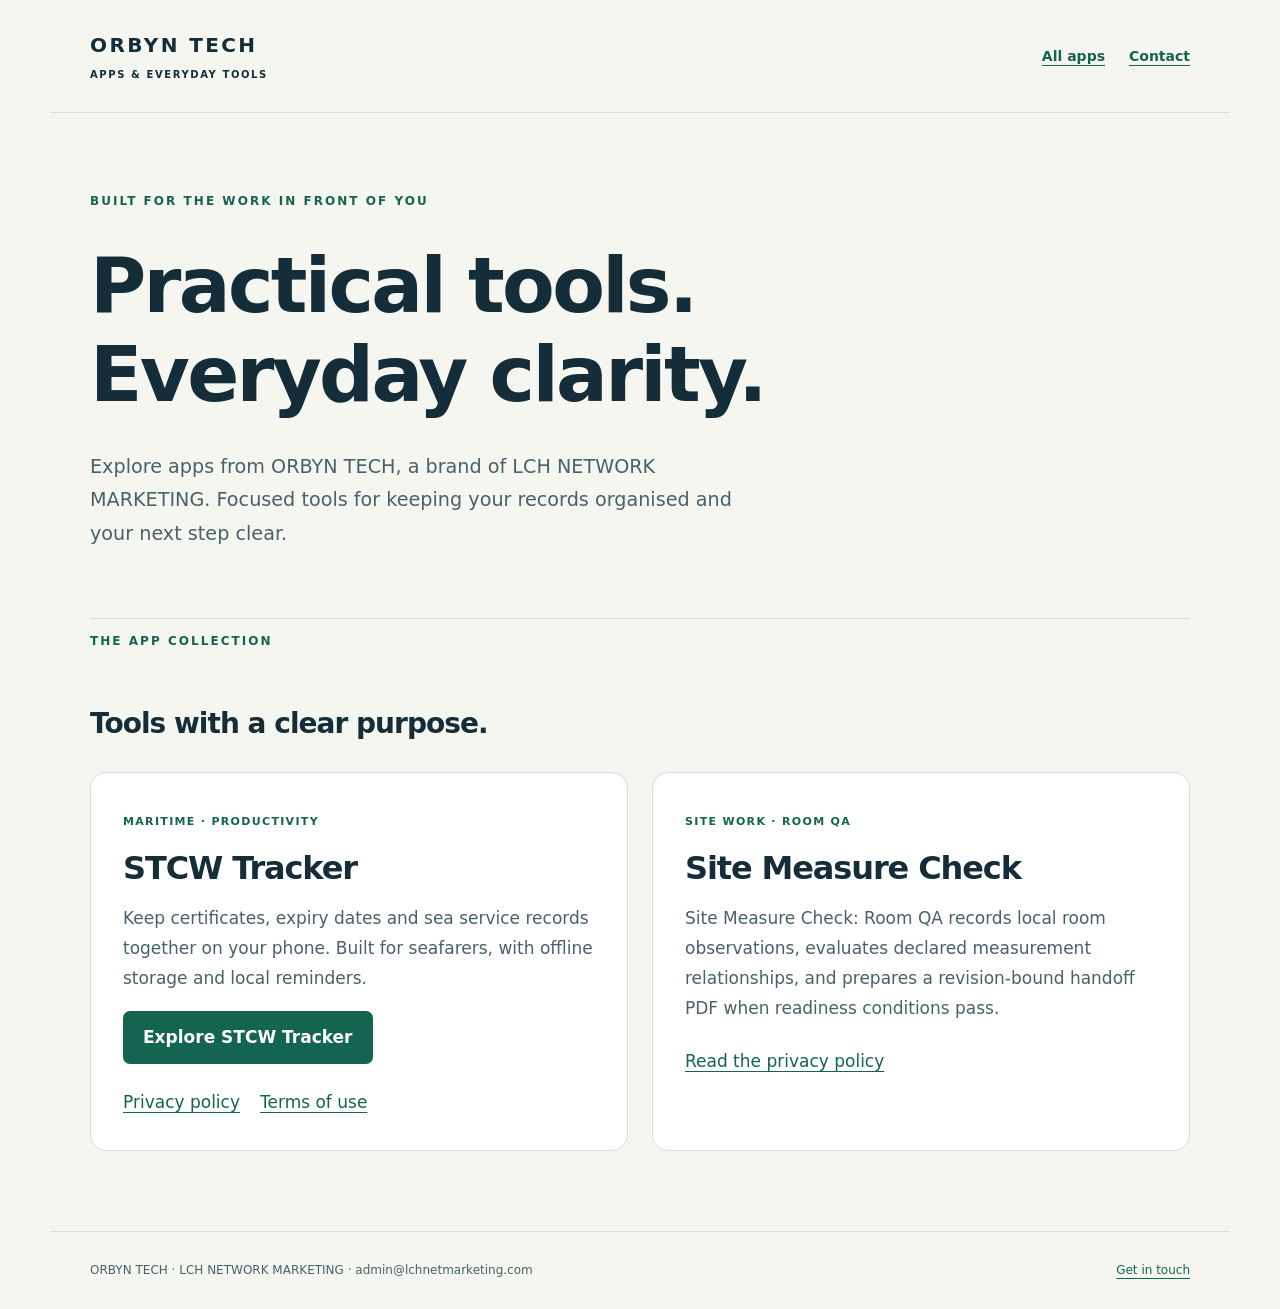
==== index.html @ 0ded22f8 "Publish ORBYN TECH app pages and reviewed policies" ====
<!doctype html>
<html lang="en">
<head>
<meta charset="utf-8">
<meta name="viewport" content="width=device-width, initial-scale=1">
<title>Apps | ORBYN TECH</title>
<meta name="description" content="Practical apps from ORBYN TECH: STCW Tracker for seafarer certificates and Site Measure Check: Room QA for local room observations.">
<link rel="canonical" href="https://apps.lchnetmarketing.com/">
<link rel="stylesheet" href="/assets/site.css">

</head>
<body>
<a class="skip" href="#main">Skip to content</a>
<header class="site-header"><a class="brand" href="/">ORBYN TECH<span>APPS &amp; EVERYDAY TOOLS</span></a><nav aria-label="Main navigation"><a href="/">All apps</a><a href="mailto:admin@lchnetmarketing.com">Contact</a></nav></header>
<main id="main" class="content">
<section class="hero"><p class="eyebrow">Built for the work in front of you</p><h1>Practical tools.<br>Everyday clarity.</h1><p class="lede">Explore apps from ORBYN TECH, a brand of LCH NETWORK MARKETING. Focused tools for keeping your records organised and your next step clear.</p></section>
<section aria-labelledby="apps"><p class="eyebrow">The app collection</p><h2 id="apps">Tools with a clear purpose.</h2><div class="cards">
<article class="card"><span class="badge">Maritime · Productivity</span><h2>STCW Tracker</h2><p>Keep certificates, expiry dates and sea service records together on your phone. Built for seafarers, with offline storage and local reminders.</p><a class="button" href="/stcw-tracker/">Explore STCW Tracker</a><div class="links"><a href="/stcw-tracker/privacy/">Privacy policy</a><a href="/stcw-tracker/terms/">Terms of use</a></div></article>
<article class="card"><span class="badge">Site work · Room QA</span><h2>Site Measure Check</h2><p>Site Measure Check: Room QA records local room observations, evaluates declared measurement relationships, and prepares a revision-bound handoff PDF when readiness conditions pass.</p><div class="links"><a href="/site-measure-check/privacy/">Read the privacy policy</a></div></article>
</div></section>
</main>
<footer><p>ORBYN TECH · LCH NETWORK MARKETING · admin@lchnetmarketing.com</p><a href="mailto:admin@lchnetmarketing.com">Get in touch</a></footer>
</body>
</html>
---- assets/site.css ----
:root{color-scheme:light;--ink:#142d38;--muted:#49616a;--accent:#146452;--paper:#f5f6f0;--line:#d5dfd8}*{box-sizing:border-box}body{margin:0;background:var(--paper);color:var(--ink);font:17px/1.75 system-ui,-apple-system,"Segoe UI",sans-serif}a{color:var(--accent);text-underline-offset:4px}a:hover{text-decoration-thickness:2px}a:focus-visible{outline:3px solid var(--accent);outline-offset:5px}h1,h2,h3{line-height:1.15;letter-spacing:-.035em}h1{font-size:clamp(2.5rem,6vw,4.8rem);max-width:850px;margin:.4em 0}h2{font-size:1.75rem;margin-top:2em}p{margin:1em 0}.site-header,footer{max-width:1180px;margin:auto;padding:28px 40px;display:flex;align-items:center;justify-content:space-between;gap:24px}.site-header{border-bottom:1px solid var(--line)}.brand{font-weight:800;text-decoration:none;letter-spacing:.12em;color:var(--ink);font-size:20px}.brand span{display:block;font-size:10px;letter-spacing:.16em;margin-top:3px}nav{display:flex;gap:24px}nav a{font-size:14px;font-weight:600}.content{max-width:1180px;margin:auto;padding:56px 40px 80px}.eyebrow{text-transform:uppercase;font-size:12px;letter-spacing:.17em;font-weight:750;color:var(--accent)}.lede{font-size:1.2rem;color:var(--muted);max-width:680px}.hero{padding:10px 0 48px;border-bottom:1px solid var(--line)}.cards{display:grid;grid-template-columns:repeat(2,minmax(0,1fr));gap:24px;margin-top:32px}.card{background:#fff;border:1px solid var(--line);border-radius:16px;padding:32px}.card h2{margin:.5em 0;font-size:2rem}.card p{color:var(--muted)}.badge{font-size:11px;letter-spacing:.12em;text-transform:uppercase;color:var(--accent);font-weight:700}.button{display:inline-block;padding:12px 20px;background:var(--accent);color:#fff;border-radius:7px;text-decoration:none;font-weight:650}.links{display:flex;flex-wrap:wrap;gap:20px;margin-top:24px}.note{border-left:3px solid var(--accent);padding:8px 20px;background:#eaf0e9}.policy{max-width:850px;padding:50px 40px 80px;margin:auto}.policy h1{font-size:clamp(2rem,5vw,3.25rem)}.policy h2{font-size:1.4rem;letter-spacing:-.02em}.policy li{margin:.7em 0}.policy article{overflow-wrap:anywhere}.back{font-size:14px}footer{border-top:1px solid var(--line);font-size:12px;color:var(--muted);align-items:flex-start}footer p{margin:0}.skip{position:absolute;left:12px;top:-100px;padding:10px;background:#fff;z-index:2}.skip:focus{top:12px}@media(max-width:650px){.site-header,footer{padding:24px;flex-direction:column;align-items:flex-start;gap:12px}.content,.policy{padding:32px 24px 52px}.cards{grid-template-columns:1fr}.card{padding:24px}nav{gap:22px}.hero{padding-bottom:32px}h1{font-size:2.6rem}footer p{overflow-wrap:anywhere}}
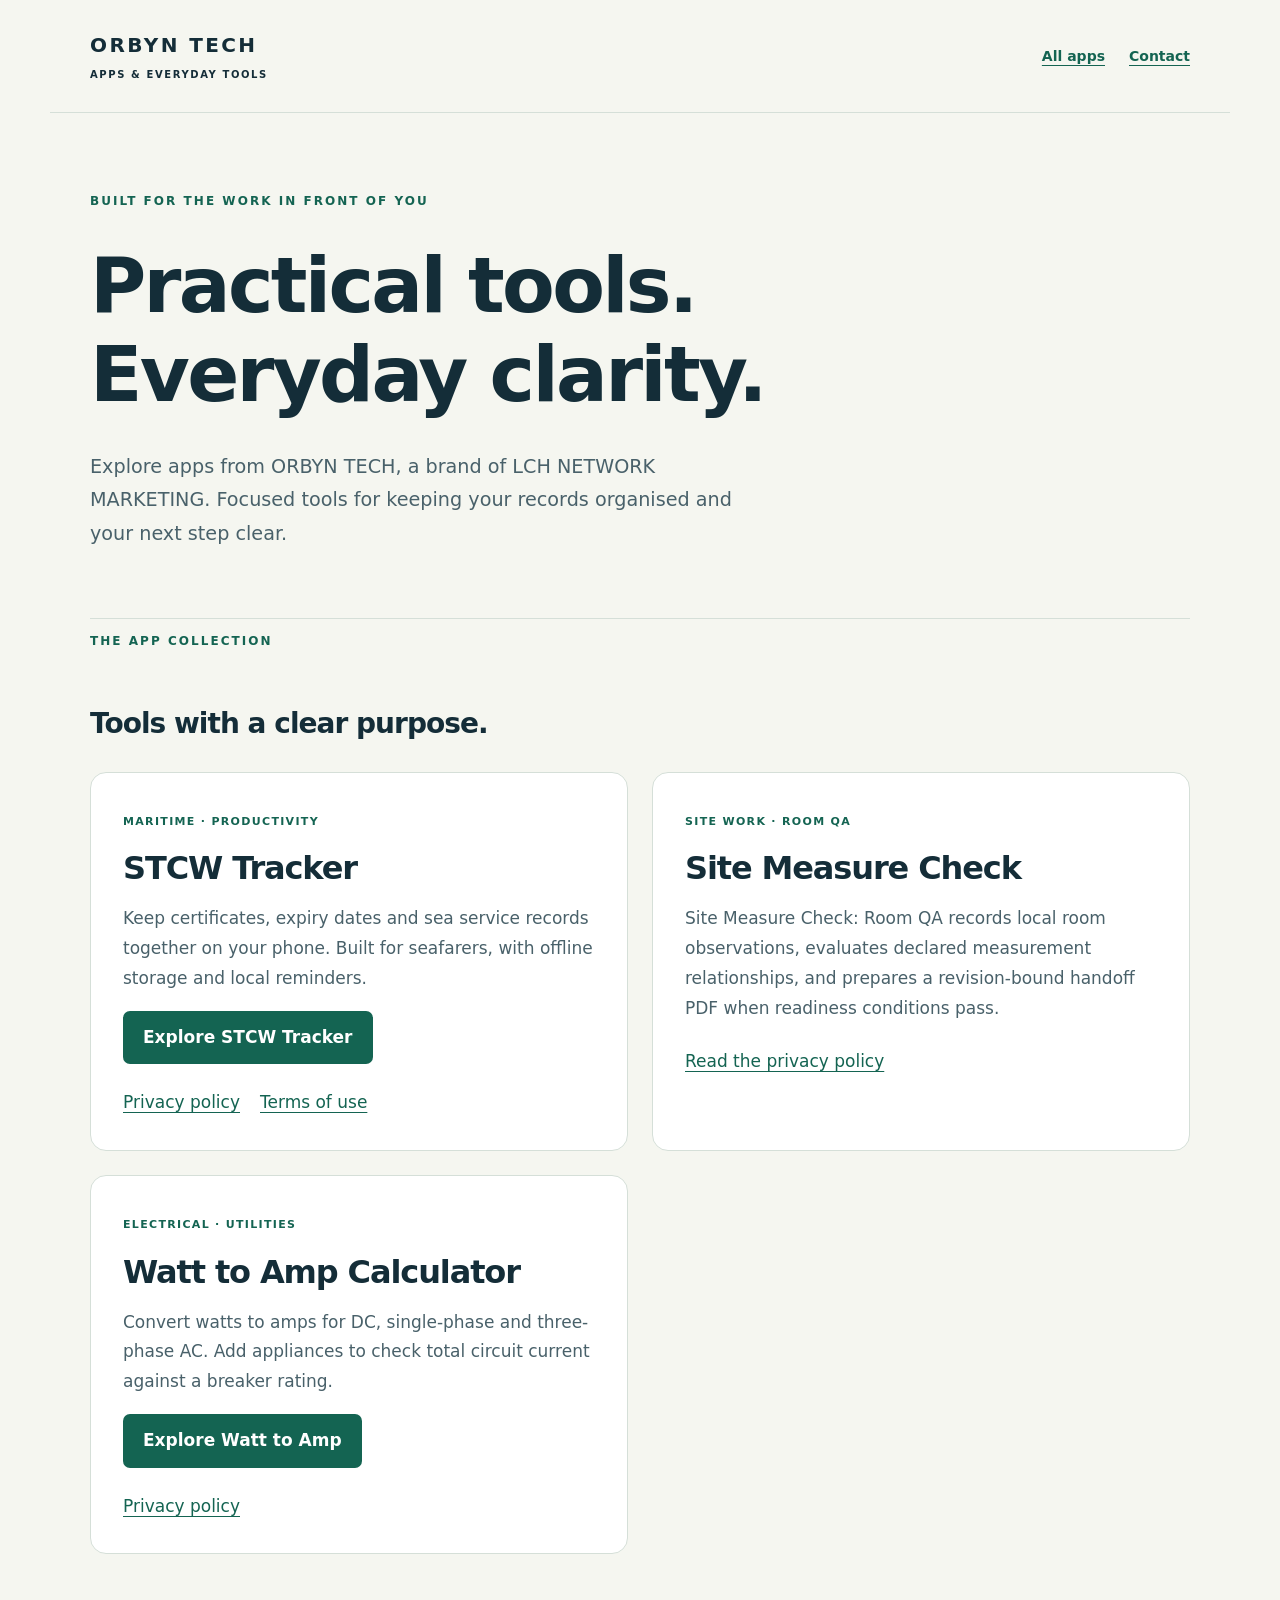
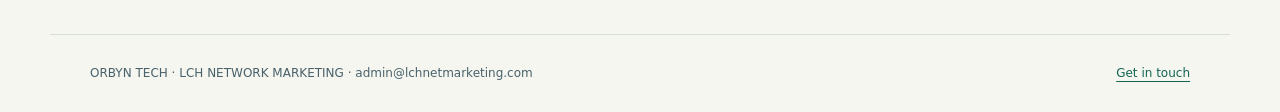
==== commit 9b51cc08: "Add Watt to Amp app page and reviewed privacy policy" ====
--- a/index.html
+++ b/index.html
@@ -4,7 +4,7 @@
 <meta charset="utf-8">
 <meta name="viewport" content="width=device-width, initial-scale=1">
 <title>Apps | ORBYN TECH</title>
-<meta name="description" content="Practical apps from ORBYN TECH: STCW Tracker for seafarer certificates and Site Measure Check: Room QA for local room observations.">
+<meta name="description" content="Practical apps from ORBYN TECH: STCW Tracker for seafarer certificates, Site Measure Check: Room QA for local room observations, and Watt to Amp Calculator for electrical calculations.">
 <link rel="canonical" href="https://apps.lchnetmarketing.com/">
 <link rel="stylesheet" href="/assets/site.css">
 
@@ -17,6 +17,7 @@
 <section aria-labelledby="apps"><p class="eyebrow">The app collection</p><h2 id="apps">Tools with a clear purpose.</h2><div class="cards">
 <article class="card"><span class="badge">Maritime · Productivity</span><h2>STCW Tracker</h2><p>Keep certificates, expiry dates and sea service records together on your phone. Built for seafarers, with offline storage and local reminders.</p><a class="button" href="/stcw-tracker/">Explore STCW Tracker</a><div class="links"><a href="/stcw-tracker/privacy/">Privacy policy</a><a href="/stcw-tracker/terms/">Terms of use</a></div></article>
 <article class="card"><span class="badge">Site work · Room QA</span><h2>Site Measure Check</h2><p>Site Measure Check: Room QA records local room observations, evaluates declared measurement relationships, and prepares a revision-bound handoff PDF when readiness conditions pass.</p><div class="links"><a href="/site-measure-check/privacy/">Read the privacy policy</a></div></article>
+<article class="card"><span class="badge">Electrical · Utilities</span><h2>Watt to Amp Calculator</h2><p>Convert watts to amps for DC, single-phase and three-phase AC. Add appliances to check total circuit current against a breaker rating.</p><a class="button" href="/watt-to-amp/">Explore Watt to Amp</a><div class="links"><a href="/watt-to-amp/privacy/">Privacy policy</a></div></article>
 </div></section>
 </main>
 <footer><p>ORBYN TECH · LCH NETWORK MARKETING · admin@lchnetmarketing.com</p><a href="mailto:admin@lchnetmarketing.com">Get in touch</a></footer>
